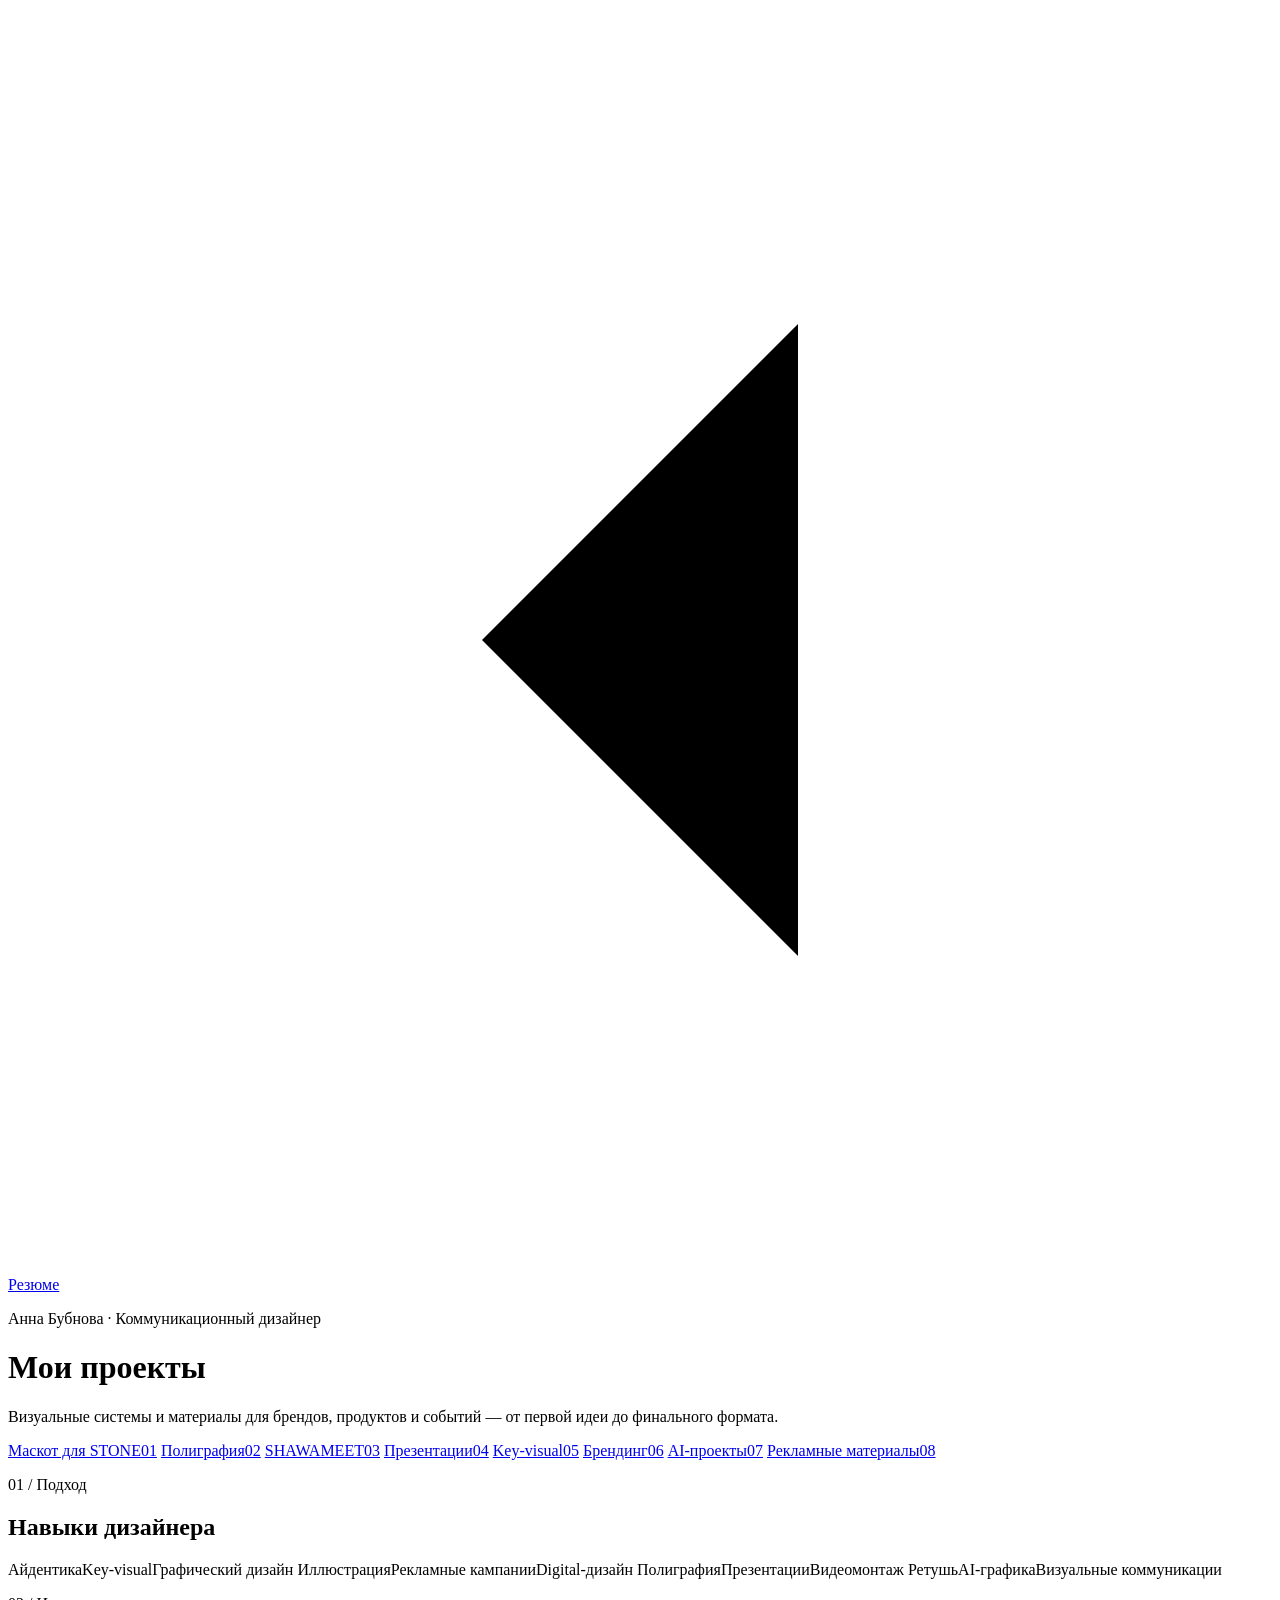
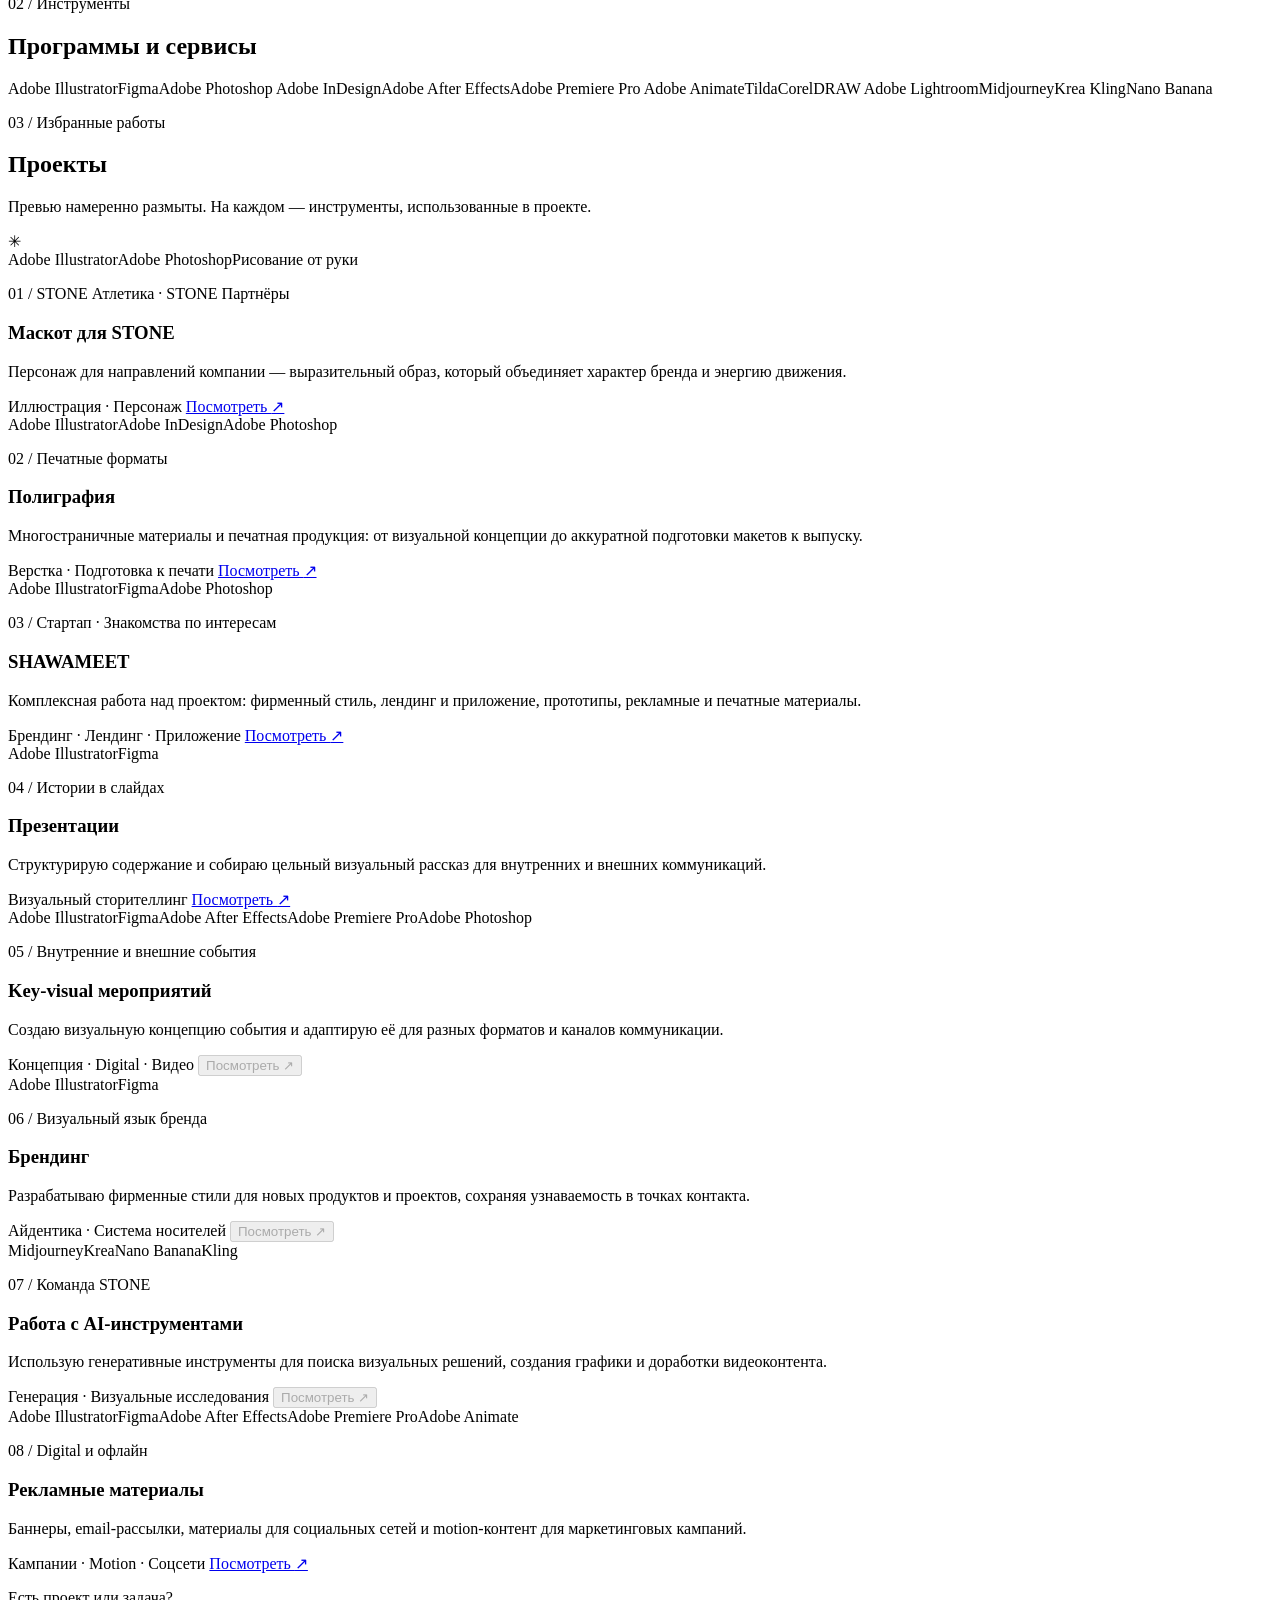
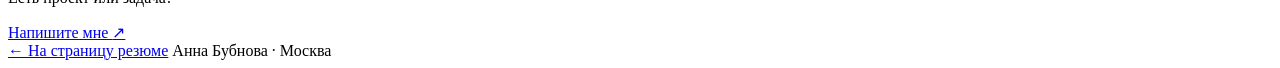
==== projects.html @ da70f08e "Add files via upload" ====
<!doctype html>
<html lang="ru">
  <head>
    <meta charset="utf-8">
    <meta name="viewport" content="width=device-width, initial-scale=1">
    <meta name="theme-color" content="#6541d2">
    <meta name="description" content="Проекты Анны Бубновой: маскоты, полиграфия, брендинг, key-visual, презентации и рекламные материалы.">
    <title>Мои проекты — Анна Бубнова</title>
    <link rel="stylesheet" href="styles.css">
  </head>
  <body>
    <header class="portfolio-hero">
      <div class="page-shell">
        <a class="back-link" href="index.html">
          <svg aria-hidden="true" viewBox="0 0 24 24"><path d="m15 18-6-6 6-6"/></svg>
          Резюме
        </a>
        <div class="portfolio-hero-grid">
          <div>
            <p class="eyebrow">Анна Бубнова · Коммуникационный дизайнер</p>
            <h1>Мои проекты</h1>
            <p class="portfolio-lead">Визуальные системы и материалы для брендов, продуктов и событий — от первой идеи до финального формата.</p>
          </div>
          <nav class="project-index" aria-label="Навигация по проектам">
            <a href="#mascot"><span>Маскот для STONE</span><span>01</span></a>
            <a href="#print"><span>Полиграфия</span><span>02</span></a>
            <a href="#shawameet"><span>SHAWAMEET</span><span>03</span></a>
            <a href="#presentations"><span>Презентации</span><span>04</span></a>
            <a href="#key-visual"><span>Key-visual</span><span>05</span></a>
            <a href="#branding"><span>Брендинг</span><span>06</span></a>
            <a href="#ai"><span>AI-проекты</span><span>07</span></a>
            <a href="#advertising"><span>Рекламные материалы</span><span>08</span></a>
          </nav>
        </div>
      </div>
    </header>

    <main class="page-shell portfolio-main">
      <section class="skills-panel" id="skills" aria-labelledby="skills-heading">
        <div class="skills-group">
          <p class="eyebrow eyebrow-dark">01 / Подход</p>
          <h2 id="skills-heading">Навыки дизайнера</h2>
          <div class="crumb-list" role="group" aria-label="Навыки дизайнера">
            <span>Айдентика</span><span>Key-visual</span><span>Графический дизайн</span>
            <span>Иллюстрация</span><span>Рекламные кампании</span><span>Digital-дизайн</span>
            <span>Полиграфия</span><span>Презентации</span><span>Видеомонтаж</span>
            <span>Ретушь</span><span>AI-графика</span><span>Визуальные коммуникации</span>
          </div>
        </div>
        <div class="skills-group tools-group">
          <p class="eyebrow eyebrow-dark">02 / Инструменты</p>
          <h2>Программы и сервисы</h2>
          <div class="crumb-list crumb-list-muted" role="group" aria-label="Программы и сервисы">
            <span>Adobe Illustrator</span><span>Figma</span><span>Adobe Photoshop</span>
            <span>Adobe InDesign</span><span>Adobe After Effects</span><span>Adobe Premiere Pro</span>
            <span>Adobe Animate</span><span>Tilda</span><span>CorelDRAW</span>
            <span>Adobe Lightroom</span><span>Midjourney</span><span>Krea</span>
            <span>Kling</span><span>Nano Banana</span>
          </div>
        </div>
      </section>

      <section class="projects-section" aria-labelledby="work-heading">
        <div class="work-heading">
          <div>
            <p class="eyebrow eyebrow-dark">03 / Избранные работы</p>
            <h2 id="work-heading">Проекты</h2>
          </div>
          <p>Превью намеренно размыты. На каждом — инструменты, использованные в проекте.</p>
        </div>

        <div class="project-list">
          <article class="project-card" id="mascot">
            <div class="project-art art-mascot" role="img" aria-label="Размытое абстрактное превью проекта маскота для STONE">
              <div class="art-composition"><span class="shape shape-round"></span><span class="shape shape-star">✳</span><span class="shape shape-orbit"></span></div>
              <div class="project-tools" role="group" aria-label="Инструменты проекта">
                <span>Adobe Illustrator</span><span>Adobe Photoshop</span><span>Рисование от руки</span>
              </div>
            </div>
            <div class="project-copy">
              <p class="project-number">01 / STONE Атлетика · STONE Партнёры</p>
              <h3>Маскот для STONE</h3>
              <p>Персонаж для направлений компании — выразительный образ, который объединяет характер бренда и энергию движения.</p>
              <span class="project-type">Иллюстрация · Персонаж</span>
              <a class="case-button" href="mascot-case.html" aria-label="Посмотреть кейс «Маскот для STONE»">Посмотреть <span aria-hidden="true">↗</span></a>
            </div>
          </article>

          <article class="project-card project-card-reverse" id="print">
            <div class="project-art art-print" role="img" aria-label="Размытое абстрактное превью полиграфических материалов">
              <div class="art-composition"><span class="shape sheet sheet-one"></span><span class="shape sheet sheet-two"></span><span class="shape print-dot"></span></div>
              <div class="project-tools" role="group" aria-label="Инструменты проекта">
                <span>Adobe Illustrator</span><span>Adobe InDesign</span><span>Adobe Photoshop</span>
              </div>
            </div>
            <div class="project-copy">
              <p class="project-number">02 / Печатные форматы</p>
              <h3>Полиграфия</h3>
              <p>Многостраничные материалы и печатная продукция: от визуальной концепции до аккуратной подготовки макетов к выпуску.</p>
              <span class="project-type">Верстка · Подготовка к печати</span>
              <a class="case-button" href="print-case.html" aria-label="Посмотреть кейс «Полиграфия»">Посмотреть <span aria-hidden="true">↗</span></a>
            </div>
          </article>

          <article class="project-card" id="shawameet">
            <div class="project-art art-shawameet" role="img" aria-label="Размытое абстрактное превью проекта SHAWAMEET">
              <div class="art-composition"><span class="shape meet-circle"></span><span class="shape meet-arc"></span><span class="shape meet-pill"></span></div>
              <div class="project-tools" role="group" aria-label="Инструменты проекта">
                <span>Adobe Illustrator</span><span>Figma</span><span>Adobe Photoshop</span>
              </div>
            </div>
            <div class="project-copy">
              <p class="project-number">03 / Стартап · Знакомства по интересам</p>
              <h3>SHAWAMEET</h3>
              <p>Комплексная работа над проектом: фирменный стиль, лендинг и приложение, прототипы, рекламные и печатные материалы.</p>
              <span class="project-type">Брендинг · Лендинг · Приложение</span>
              <a class="case-button" href="shawameet-case.html" aria-label="Посмотреть кейс SHAWAMEET">Посмотреть <span aria-hidden="true">↗</span></a>
            </div>
          </article>

          <article class="project-card project-card-reverse" id="presentations">
            <div class="project-art art-presentations" role="img" aria-label="Размытое абстрактное превью презентационных материалов">
              <div class="art-composition"><span class="shape slide slide-one"></span><span class="shape slide slide-two"></span><span class="shape slide slide-three"></span></div>
              <div class="project-tools" role="group" aria-label="Инструменты проекта">
                <span>Adobe Illustrator</span><span>Figma</span>
              </div>
            </div>
            <div class="project-copy">
              <p class="project-number">04 / Истории в слайдах</p>
              <h3>Презентации</h3>
              <p>Структурирую содержание и собираю цельный визуальный рассказ для внутренних и внешних коммуникаций.</p>
              <span class="project-type">Визуальный сторителлинг</span>
              <a class="case-button" href="presentations-case.html" aria-label="Посмотреть проекты презентаций">Посмотреть <span aria-hidden="true">↗</span></a>
            </div>
          </article>

          <article class="project-card" id="key-visual">
            <div class="project-art art-keyvisual" role="img" aria-label="Размытое абстрактное превью key-visual мероприятий">
              <div class="art-composition"><span class="shape kv-sun"></span><span class="shape kv-line"></span><span class="shape kv-block"></span></div>
              <div class="project-tools" role="group" aria-label="Инструменты проекта">
                <span>Adobe Illustrator</span><span>Figma</span><span>Adobe After Effects</span><span>Adobe Premiere Pro</span><span>Adobe Photoshop</span>
              </div>
            </div>
            <div class="project-copy">
              <p class="project-number">05 / Внутренние и внешние события</p>
              <h3>Key-visual мероприятий</h3>
              <p>Создаю визуальную концепцию события и адаптирую её для разных форматов и каналов коммуникации.</p>
              <span class="project-type">Концепция · Digital · Видео</span>
              <button class="case-button" type="button" disabled title="Страница кейса появится позже" aria-label="Посмотреть кейс — страница появится позже">Посмотреть <span aria-hidden="true">↗</span></button>
            </div>
          </article>

          <article class="project-card project-card-reverse" id="branding">
            <div class="project-art art-branding" role="img" aria-label="Размытое абстрактное превью элементов фирменного стиля">
              <div class="art-composition"><span class="shape brand-tile brand-tile-one"></span><span class="shape brand-tile brand-tile-two"></span><span class="shape brand-ring"></span></div>
              <div class="project-tools" role="group" aria-label="Инструменты проекта">
                <span>Adobe Illustrator</span><span>Figma</span>
              </div>
            </div>
            <div class="project-copy">
              <p class="project-number">06 / Визуальный язык бренда</p>
              <h3>Брендинг</h3>
              <p>Разрабатываю фирменные стили для новых продуктов и проектов, сохраняя узнаваемость в точках контакта.</p>
              <span class="project-type">Айдентика · Система носителей</span>
              <button class="case-button" type="button" disabled title="Страница кейса появится позже" aria-label="Посмотреть кейс — страница появится позже">Посмотреть <span aria-hidden="true">↗</span></button>
            </div>
          </article>

          <article class="project-card" id="ai">
            <div class="project-art art-ai" role="img" aria-label="Размытое абстрактное превью визуалов, созданных с AI-инструментами">
              <div class="art-composition"><span class="shape ai-glow"></span><span class="shape ai-moon"></span><span class="shape ai-orbit"></span></div>
              <div class="project-tools" role="group" aria-label="Инструменты проекта">
                <span>Midjourney</span><span>Krea</span><span>Nano Banana</span><span>Kling</span>
              </div>
            </div>
            <div class="project-copy">
              <p class="project-number">07 / Команда STONE</p>
              <h3>Работа с AI-инструментами</h3>
              <p>Использую генеративные инструменты для поиска визуальных решений, создания графики и доработки видеоконтента.</p>
              <span class="project-type">Генерация · Визуальные исследования</span>
              <button class="case-button" type="button" disabled title="Страница кейса появится позже" aria-label="Посмотреть кейс — страница появится позже">Посмотреть <span aria-hidden="true">↗</span></button>
            </div>
          </article>

          <article class="project-card project-card-reverse" id="advertising">
            <div class="project-art art-advertising" role="img" aria-label="Размытое абстрактное превью рекламных материалов">
              <div class="art-composition"><span class="shape ad-card ad-card-one"></span><span class="shape ad-card ad-card-two"></span><span class="shape ad-circle"></span></div>
              <div class="project-tools" role="group" aria-label="Инструменты проекта">
                <span>Adobe Illustrator</span><span>Figma</span><span>Adobe After Effects</span><span>Adobe Premiere Pro</span><span>Adobe Animate</span>
              </div>
            </div>
            <div class="project-copy">
              <p class="project-number">08 / Digital и офлайн</p>
              <h3>Рекламные материалы</h3>
              <p>Баннеры, email-рассылки, материалы для социальных сетей и motion-контент для маркетинговых кампаний.</p>
              <span class="project-type">Кампании · Motion · Соцсети</span>
              <a class="case-button" href="advertising-case.html" aria-label="Посмотреть кейс «Рекламные материалы»">Посмотреть <span aria-hidden="true">↗</span></a>
            </div>
          </article>
        </div>
      </section>

      <section class="portfolio-contact" aria-label="Связаться с Анной">
        <p>Есть проект или задача?</p>
        <a href="mailto:bubnovaa1998@icloud.com">Напишите мне <span aria-hidden="true">↗</span></a>
      </section>
    </main>

    <footer class="site-footer">
      <div class="page-shell footer-inner">
        <a href="index.html">← На страницу резюме</a>
        <span>Анна Бубнова · Москва</span>
      </div>
    </footer>
  </body>
</html>
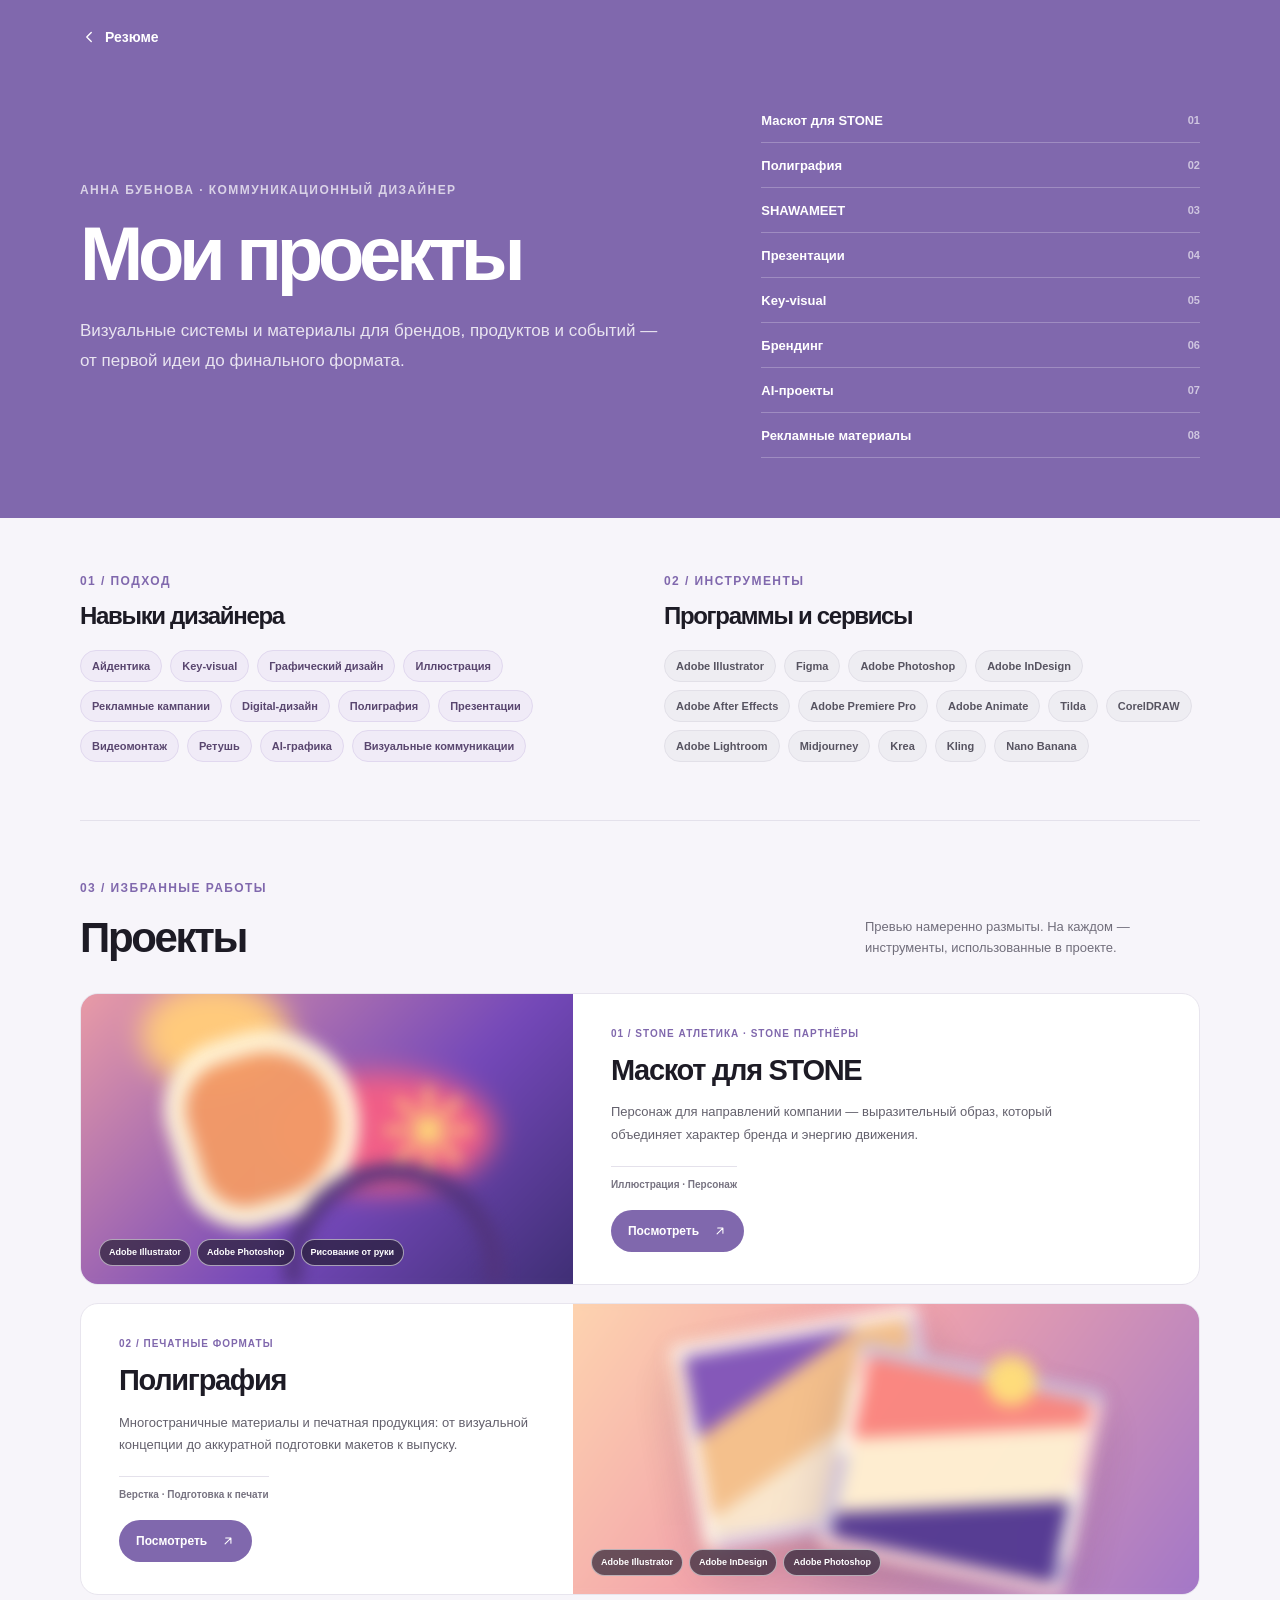
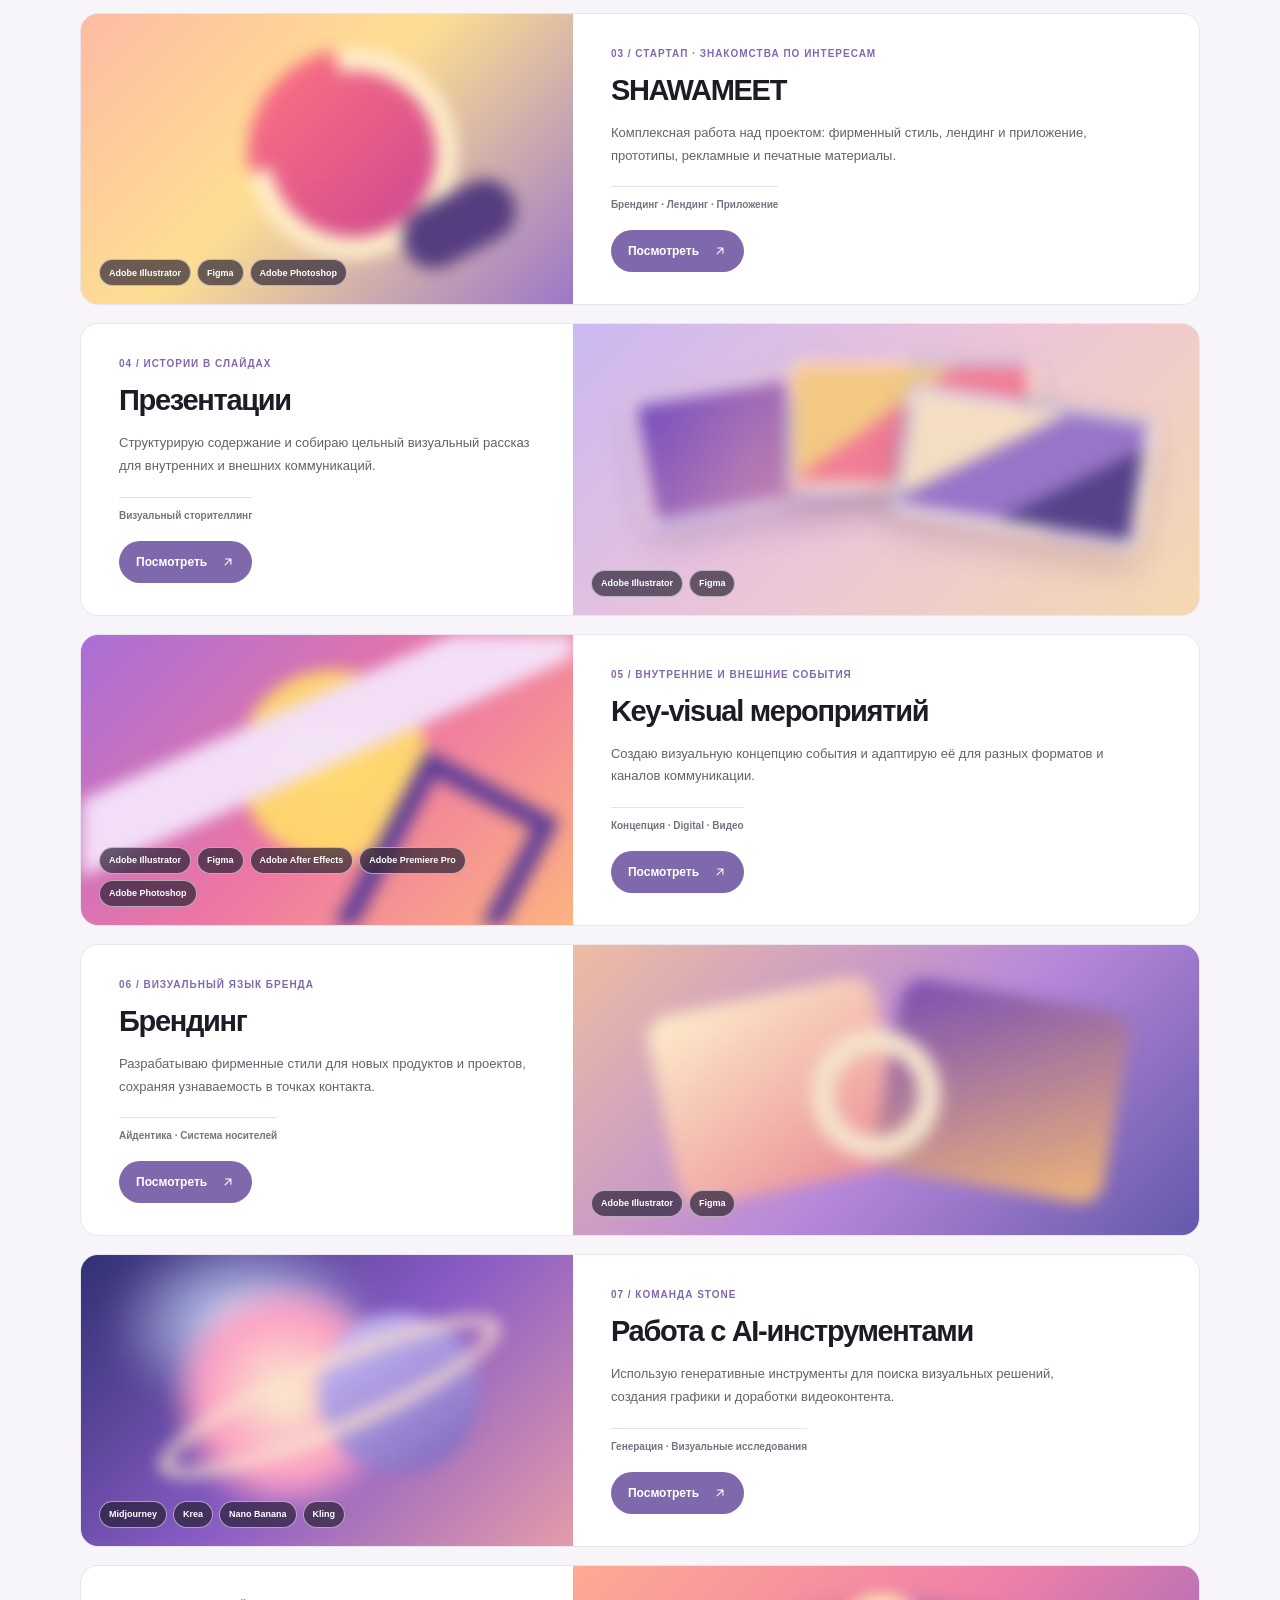
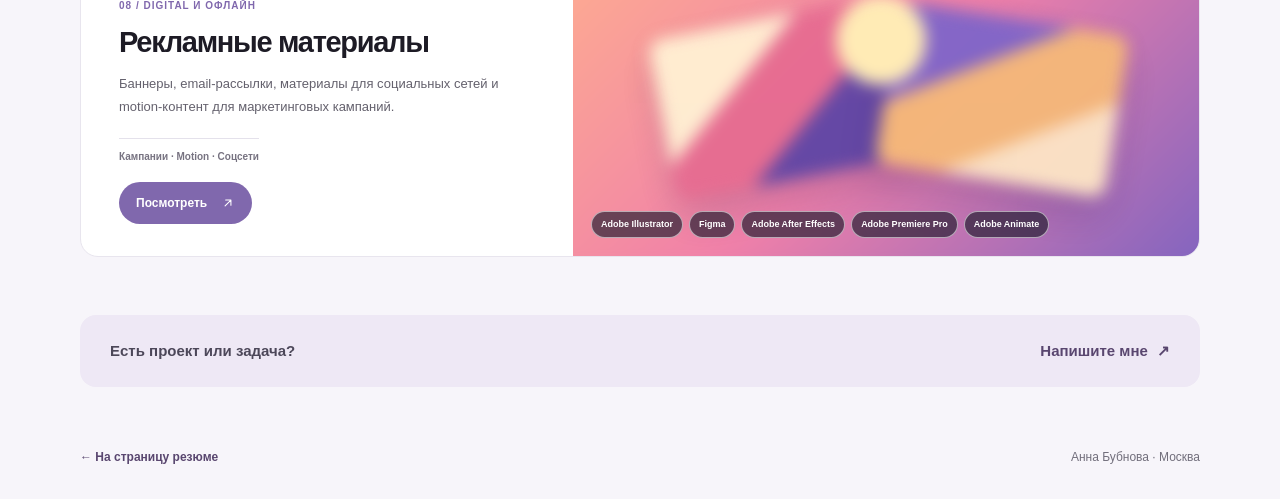
==== commit 01e991c7: "Add files via upload" ====
--- a/projects.html
+++ b/projects.html
@@ -82,7 +82,7 @@
               <h3>Маскот для STONE</h3>
               <p>Персонаж для направлений компании — выразительный образ, который объединяет характер бренда и энергию движения.</p>
               <span class="project-type">Иллюстрация · Персонаж</span>
-              <a class="case-button" href="mascot-case.html" aria-label="Посмотреть кейс «Маскот для STONE»">Посмотреть <span aria-hidden="true">↗</span></a>
+              <a class="case-button" href="mascot-case.html" aria-label="Посмотреть кейс «Маскот для STONE»">Посмотреть <svg aria-hidden="true" viewBox="0 0 24 24"><path d="M7 17 17 7m-9 0h9v9"/></svg></a>
             </div>
           </article>
 
@@ -98,7 +98,7 @@
               <h3>Полиграфия</h3>
               <p>Многостраничные материалы и печатная продукция: от визуальной концепции до аккуратной подготовки макетов к выпуску.</p>
               <span class="project-type">Верстка · Подготовка к печати</span>
-              <a class="case-button" href="print-case.html" aria-label="Посмотреть кейс «Полиграфия»">Посмотреть <span aria-hidden="true">↗</span></a>
+              <a class="case-button" href="print-case.html" aria-label="Посмотреть кейс «Полиграфия»">Посмотреть <svg aria-hidden="true" viewBox="0 0 24 24"><path d="M7 17 17 7m-9 0h9v9"/></svg></a>
             </div>
           </article>
 
@@ -114,7 +114,7 @@
               <h3>SHAWAMEET</h3>
               <p>Комплексная работа над проектом: фирменный стиль, лендинг и приложение, прототипы, рекламные и печатные материалы.</p>
               <span class="project-type">Брендинг · Лендинг · Приложение</span>
-              <a class="case-button" href="shawameet-case.html" aria-label="Посмотреть кейс SHAWAMEET">Посмотреть <span aria-hidden="true">↗</span></a>
+              <a class="case-button" href="shawameet-case.html" aria-label="Посмотреть кейс SHAWAMEET">Посмотреть <svg aria-hidden="true" viewBox="0 0 24 24"><path d="M7 17 17 7m-9 0h9v9"/></svg></a>
             </div>
           </article>
 
@@ -130,7 +130,7 @@
               <h3>Презентации</h3>
               <p>Структурирую содержание и собираю цельный визуальный рассказ для внутренних и внешних коммуникаций.</p>
               <span class="project-type">Визуальный сторителлинг</span>
-              <a class="case-button" href="presentations-case.html" aria-label="Посмотреть проекты презентаций">Посмотреть <span aria-hidden="true">↗</span></a>
+              <a class="case-button" href="presentations-case.html" aria-label="Посмотреть проекты презентаций">Посмотреть <svg aria-hidden="true" viewBox="0 0 24 24"><path d="M7 17 17 7m-9 0h9v9"/></svg></a>
             </div>
           </article>
 
@@ -146,7 +146,7 @@
               <h3>Key-visual мероприятий</h3>
               <p>Создаю визуальную концепцию события и адаптирую её для разных форматов и каналов коммуникации.</p>
               <span class="project-type">Концепция · Digital · Видео</span>
-              <button class="case-button" type="button" disabled title="Страница кейса появится позже" aria-label="Посмотреть кейс — страница появится позже">Посмотреть <span aria-hidden="true">↗</span></button>
+              <button class="case-button" type="button" disabled title="Страница кейса появится позже" aria-label="Посмотреть кейс — страница появится позже">Посмотреть <svg aria-hidden="true" viewBox="0 0 24 24"><path d="M7 17 17 7m-9 0h9v9"/></svg></button>
             </div>
           </article>
 
@@ -162,7 +162,7 @@
               <h3>Брендинг</h3>
               <p>Разрабатываю фирменные стили для новых продуктов и проектов, сохраняя узнаваемость в точках контакта.</p>
               <span class="project-type">Айдентика · Система носителей</span>
-              <button class="case-button" type="button" disabled title="Страница кейса появится позже" aria-label="Посмотреть кейс — страница появится позже">Посмотреть <span aria-hidden="true">↗</span></button>
+              <button class="case-button" type="button" disabled title="Страница кейса появится позже" aria-label="Посмотреть кейс — страница появится позже">Посмотреть <svg aria-hidden="true" viewBox="0 0 24 24"><path d="M7 17 17 7m-9 0h9v9"/></svg></button>
             </div>
           </article>
 
@@ -178,7 +178,7 @@
               <h3>Работа с AI-инструментами</h3>
               <p>Использую генеративные инструменты для поиска визуальных решений, создания графики и доработки видеоконтента.</p>
               <span class="project-type">Генерация · Визуальные исследования</span>
-              <button class="case-button" type="button" disabled title="Страница кейса появится позже" aria-label="Посмотреть кейс — страница появится позже">Посмотреть <span aria-hidden="true">↗</span></button>
+              <button class="case-button" type="button" disabled title="Страница кейса появится позже" aria-label="Посмотреть кейс — страница появится позже">Посмотреть <svg aria-hidden="true" viewBox="0 0 24 24"><path d="M7 17 17 7m-9 0h9v9"/></svg></button>
             </div>
           </article>
 
@@ -194,7 +194,7 @@
               <h3>Рекламные материалы</h3>
               <p>Баннеры, email-рассылки, материалы для социальных сетей и motion-контент для маркетинговых кампаний.</p>
               <span class="project-type">Кампании · Motion · Соцсети</span>
-              <a class="case-button" href="advertising-case.html" aria-label="Посмотреть кейс «Рекламные материалы»">Посмотреть <span aria-hidden="true">↗</span></a>
+              <a class="case-button" href="advertising-case.html" aria-label="Посмотреть кейс «Рекламные материалы»">Посмотреть <svg aria-hidden="true" viewBox="0 0 24 24"><path d="M7 17 17 7m-9 0h9v9"/></svg></a>
             </div>
           </article>
         </div>
--- a/styles.css
+++ b/styles.css
@@ -0,0 +1,1460 @@
+:root {
+  color-scheme: light;
+  --violet: #8068ad;
+  --violet-deep: #59466f;
+  --violet-soft: #a591d1;
+  --ink: #1d1b25;
+  --muted: #716e7b;
+  --paper: #f7f5fa;
+  --white: #fff;
+  --line: #e4e1eb;
+  --shell: 1120px;
+}
+
+* {
+  box-sizing: border-box;
+}
+
+html {
+  scroll-behavior: smooth;
+}
+
+body {
+  margin: 0;
+  background: var(--paper);
+  color: var(--ink);
+  font-family: "Segoe UI", Arial, sans-serif;
+  -webkit-font-smoothing: antialiased;
+}
+
+a {
+  color: inherit;
+}
+
+.page-shell {
+  width: min(var(--shell), calc(100% - 64px));
+  margin-inline: auto;
+}
+
+.hero,
+.portfolio-hero {
+  color: var(--white);
+  background: var(--violet);
+}
+
+.hero {
+  padding: 64px 0 30px;
+}
+
+.hero-grid {
+  display: grid;
+  grid-template-columns: minmax(0, 1.35fr) minmax(280px, 0.8fr);
+  gap: 78px;
+  align-items: center;
+}
+
+.eyebrow {
+  margin: 0 0 17px;
+  font-size: 12px;
+  font-weight: 800;
+  letter-spacing: 0.12em;
+  line-height: 1.5;
+  text-transform: uppercase;
+}
+
+.hero .eyebrow,
+.portfolio-hero .eyebrow {
+  color: rgba(255, 255, 255, 0.7);
+}
+
+.hero h1 {
+  margin: 0;
+  font-size: clamp(56px, 8vw, 94px);
+  font-weight: 800;
+  letter-spacing: -0.075em;
+  line-height: 0.98;
+}
+
+.hero-role {
+  margin: 20px 0 0;
+  font-size: 22px;
+  font-weight: 700;
+}
+
+.hero-intro {
+  max-width: 620px;
+  margin: 28px 0 0;
+  color: rgba(255, 255, 255, 0.83);
+  font-size: 17px;
+  line-height: 1.75;
+}
+
+.hero-actions {
+  display: flex;
+  flex-wrap: wrap;
+  gap: 12px;
+  margin-top: 30px;
+}
+
+.button {
+  display: inline-flex;
+  min-height: 52px;
+  align-items: center;
+  justify-content: center;
+  gap: 10px;
+  padding: 0 20px;
+  border: 1px solid transparent;
+  border-radius: 999px;
+  font-size: 14px;
+  font-weight: 800;
+  text-decoration: none;
+  transition: transform 160ms ease, background 160ms ease, color 160ms ease;
+}
+
+.button:hover {
+  transform: translateY(-2px);
+}
+
+.button svg,
+.contact-list svg,
+.back-link svg,
+.text-link svg {
+  width: 20px;
+  height: 20px;
+  flex: 0 0 auto;
+  fill: none;
+  stroke: currentColor;
+  stroke-linecap: round;
+  stroke-linejoin: round;
+  stroke-width: 1.8;
+}
+
+.button-light {
+  background: var(--white);
+  color: var(--violet-deep);
+}
+
+.button-light:hover {
+  background: #eee9ff;
+}
+
+.button-outline {
+  border-color: rgba(255, 255, 255, 0.55);
+  color: var(--white);
+}
+
+.button-outline:hover {
+  background: rgba(255, 255, 255, 0.12);
+}
+
+.contact-list {
+  margin: 24px 0 0;
+}
+
+.contact-list a,
+.contact-location {
+  display: flex;
+  min-height: 62px;
+  align-items: center;
+  gap: 16px;
+  border-bottom: 1px solid rgba(255, 255, 255, 0.22);
+  color: var(--white);
+  font-size: 15px;
+  font-weight: 600;
+  text-decoration: none;
+}
+
+.contact-list a:hover {
+  color: #e3dcff;
+}
+
+.contact-list svg {
+  width: 22px;
+  height: 22px;
+}
+
+.contact-list .external-icon {
+  width: 15px;
+  height: 15px;
+  margin-left: auto;
+  opacity: 0.68;
+}
+
+.hero-foot {
+  margin-top: 52px;
+  padding-top: 2px;
+}
+
+.experience-label {
+  display: flex;
+  align-items: baseline;
+  gap: 10px;
+  margin-bottom: 17px;
+}
+
+.experience-label strong {
+  font-size: 16px;
+}
+
+.experience-label span {
+  color: rgba(255, 255, 255, 0.72);
+  font-size: 13px;
+}
+
+.career-track {
+  display: flex;
+  min-height: 48px;
+  gap: 3px;
+}
+
+.career-segment {
+  display: flex;
+  min-width: 0;
+  align-items: center;
+  padding: 0 15px;
+  border-radius: 11px;
+  font-size: 12px;
+  font-weight: 800;
+}
+
+.career-segment-one {
+  flex: 2.3;
+  background: rgba(255, 255, 255, 0.13);
+}
+
+.career-segment-two {
+  flex: 1;
+  background: rgba(255, 255, 255, 0.24);
+}
+
+.career-segment-three {
+  flex: 1.3;
+  background: rgba(255, 255, 255, 0.34);
+}
+
+.career-segment-four {
+  flex: 1.5;
+  background: var(--white);
+  color: var(--violet-deep);
+}
+
+.career-years {
+  display: flex;
+  justify-content: space-between;
+  padding: 12px 4px 0;
+  border-top: 1px solid rgba(255, 255, 255, 0.25);
+  margin-top: 13px;
+  color: rgba(255, 255, 255, 0.76);
+  font-size: 12px;
+}
+
+.section {
+  display: grid;
+  grid-template-columns: minmax(230px, 0.85fr) minmax(0, 1.4fr);
+  gap: 70px;
+  padding-block: 76px;
+  border-bottom: 1px solid var(--line);
+}
+
+.eyebrow-dark {
+  color: var(--violet);
+}
+
+.section h2,
+.skills-group h2,
+.work-heading h2 {
+  margin: 0;
+  font-size: clamp(28px, 4vw, 42px);
+  font-weight: 800;
+  letter-spacing: -0.055em;
+  line-height: 1.16;
+}
+
+.invitation-copy p,
+.profile-copy > p {
+  max-width: 650px;
+  margin: 0;
+  color: #555260;
+  font-size: 17px;
+  line-height: 1.8;
+}
+
+.text-link {
+  display: inline-flex;
+  align-items: center;
+  gap: 10px;
+  margin-top: 22px;
+  color: var(--violet-deep);
+  font-size: 14px;
+  font-weight: 800;
+  text-decoration: none;
+}
+
+.text-link:hover {
+  color: var(--violet);
+}
+
+.text-link svg {
+  transition: transform 160ms ease;
+}
+
+.text-link:hover svg {
+  transform: translateX(4px);
+}
+
+.invitation-copy .text-link + .text-link {
+  margin-top: 12px;
+}
+
+.profile-copy > p + p {
+  margin-top: 16px;
+}
+
+.tag-list,
+.crumb-list {
+  display: flex;
+  flex-wrap: wrap;
+  gap: 8px;
+}
+
+.tag-list {
+  margin-top: 24px;
+}
+
+.tag-list span,
+.crumb-list span {
+  display: inline-flex;
+  min-height: 35px;
+  align-items: center;
+  padding: 7px 12px;
+  border: 1px solid #e1d8ef;
+  border-radius: 999px;
+  background: #f0ebf7;
+  color: #59466f;
+  font-size: 12px;
+  font-weight: 700;
+}
+
+.site-footer {
+  background: var(--paper);
+}
+
+.footer-inner {
+  display: flex;
+  min-height: 84px;
+  align-items: center;
+  justify-content: space-between;
+  gap: 20px;
+  color: var(--muted);
+  font-size: 12px;
+}
+
+.footer-inner a {
+  color: var(--violet-deep);
+  font-weight: 800;
+  text-decoration: none;
+}
+
+.portfolio-hero {
+  padding: 28px 0 60px;
+}
+
+.back-link {
+  display: inline-flex;
+  align-items: center;
+  gap: 7px;
+  color: var(--white);
+  font-size: 14px;
+  font-weight: 700;
+  text-decoration: none;
+}
+
+.back-link:hover {
+  color: #e3dcff;
+}
+
+.back-link svg {
+  width: 18px;
+  height: 18px;
+}
+
+.portfolio-hero-grid {
+  display: grid;
+  grid-template-columns: minmax(0, 1fr) minmax(280px, 0.72fr);
+  gap: 72px;
+  align-items: center;
+  padding-top: 48px;
+}
+
+.portfolio-hero-grid > div {
+  padding-block: 20px;
+}
+
+.portfolio-hero h1 {
+  margin: 0;
+  font-size: clamp(50px, 7vw, 76px);
+  font-weight: 800;
+  letter-spacing: -0.07em;
+  line-height: 1;
+}
+
+.portfolio-lead {
+  max-width: 580px;
+  margin: 24px 0 0;
+  color: rgba(255, 255, 255, 0.82);
+  font-size: 17px;
+  line-height: 1.75;
+}
+
+.project-index {
+  display: grid;
+}
+
+.project-index a {
+  display: flex;
+  min-height: 45px;
+  align-items: center;
+  justify-content: space-between;
+  gap: 12px;
+  border-bottom: 1px solid rgba(255, 255, 255, 0.24);
+  color: var(--white);
+  font-size: 13px;
+  font-weight: 700;
+  text-decoration: none;
+  transition: padding 160ms ease, color 160ms ease;
+}
+
+.project-index a:hover {
+  padding-inline: 5px;
+  color: #e3dcff;
+}
+
+.project-index a span:last-child {
+  color: rgba(255, 255, 255, 0.62);
+  font-size: 11px;
+}
+
+.portfolio-main {
+  padding-top: 0;
+}
+
+.skills-panel {
+  display: grid;
+  grid-template-columns: 1fr 1fr;
+  gap: 48px;
+  padding-block: 54px 58px;
+  border-bottom: 1px solid var(--line);
+}
+
+.skills-group h2 {
+  margin-bottom: 20px;
+  font-size: 24px;
+}
+
+.skills-group .eyebrow {
+  margin-bottom: 12px;
+}
+
+.crumb-list span {
+  min-height: 32px;
+  padding: 6px 11px;
+  font-size: 11px;
+}
+
+.crumb-list-muted span {
+  border-color: #e2e0e8;
+  background: #eeedf2;
+  color: #575461;
+}
+
+.projects-section {
+  padding-top: 58px;
+}
+
+.work-heading {
+  display: flex;
+  align-items: end;
+  justify-content: space-between;
+  gap: 32px;
+  margin-bottom: 30px;
+}
+
+.work-heading h2 {
+  font-size: 42px;
+}
+
+.work-heading > p {
+  max-width: 335px;
+  margin: 0 0 4px;
+  color: var(--muted);
+  font-size: 13px;
+  line-height: 1.65;
+}
+
+.project-list {
+  display: grid;
+  gap: 18px;
+}
+
+.project-card {
+  display: grid;
+  grid-template-columns: minmax(300px, 0.88fr) minmax(0, 1.12fr);
+  min-height: 286px;
+  overflow: hidden;
+  border: 1px solid #e8e5ee;
+  border-radius: 18px;
+  background: var(--white);
+}
+
+.project-card-reverse .project-art {
+  order: 2;
+}
+
+.project-card-reverse .project-copy {
+  order: 1;
+}
+
+.project-art {
+  position: relative;
+  display: flex;
+  min-height: 286px;
+  overflow: hidden;
+  align-items: end;
+  padding: 18px;
+  isolation: isolate;
+  background: #d7d1ec;
+}
+
+.project-art::before {
+  position: absolute;
+  z-index: -1;
+  background: var(--art-bg);
+  content: "";
+  inset: -18px;
+  filter: blur(13px);
+  transform: scale(1.06);
+}
+
+.art-composition {
+  position: absolute;
+  inset: 0;
+  overflow: hidden;
+  filter: blur(8px);
+  opacity: 0.96;
+}
+
+.shape {
+  position: absolute;
+  display: block;
+}
+
+.art-mascot {
+  --art-bg:
+    radial-gradient(ellipse at 30% 20%, #ffca7c 0 13%, transparent 14%),
+    radial-gradient(ellipse at 60% 48%, #f05e87 0 23%, transparent 24%),
+    linear-gradient(135deg, #f8a6a4, #7448b9 58%, #352a68);
+}
+
+.shape-round {
+  top: 13%;
+  left: 18%;
+  width: 190px;
+  height: 190px;
+  border: 22px solid #fff4d8;
+  border-radius: 43% 57% 60% 40%;
+  background: #f39b67;
+  transform: rotate(-17deg);
+}
+
+.shape-star {
+  top: 24%;
+  right: 19%;
+  color: #ffe877;
+  font-size: 120px;
+}
+
+.shape-orbit {
+  right: 14%;
+  bottom: -34%;
+  width: 220px;
+  height: 220px;
+  border: 18px solid #52347d;
+  border-radius: 50%;
+}
+
+.art-print {
+  --art-bg: linear-gradient(126deg, #ffdbb0, #f3a5ab 40%, #9a72ca 100%);
+}
+
+.sheet {
+  width: 40%;
+  height: 72%;
+  border: 12px solid rgba(255, 255, 255, 0.7);
+  border-radius: 8px;
+  background: linear-gradient(155deg, #8055ba 0 28%, #f4c18b 29% 56%, #f9e9cf 57%);
+  box-shadow: 0 24px 50px rgba(67, 43, 82, 0.22);
+}
+
+.sheet-one {
+  top: 7%;
+  left: 18%;
+  transform: rotate(-10deg);
+}
+
+.sheet-two {
+  top: 21%;
+  right: 18%;
+  background: linear-gradient(165deg, #fa877f 0 34%, #fff1d2 35% 65%, #533a92 66%);
+  transform: rotate(12deg);
+}
+
+.print-dot {
+  top: 18%;
+  right: 26%;
+  width: 50px;
+  height: 50px;
+  border-radius: 50%;
+  background: #ffdf79;
+}
+
+.art-shawameet {
+  --art-bg: linear-gradient(135deg, #fcb5a7, #ffdf92 46%, #8d68d1);
+}
+
+.meet-circle {
+  top: 12%;
+  left: 34%;
+  width: 210px;
+  height: 210px;
+  border-radius: 50%;
+  background: linear-gradient(135deg, #ff6f80, #c73e93);
+}
+
+.meet-arc {
+  top: 12%;
+  left: 34%;
+  width: 210px;
+  height: 210px;
+  border: 22px solid #fff0cb;
+  border-left-color: transparent;
+  border-radius: 50%;
+  transform: rotate(35deg);
+}
+
+.meet-pill {
+  right: 11%;
+  bottom: 17%;
+  width: 120px;
+  height: 62px;
+  border-radius: 50px;
+  background: #51397e;
+  transform: rotate(-28deg);
+}
+
+.art-presentations {
+  --art-bg: linear-gradient(135deg, #c5b7f5, #ecc4d9 48%, #f6dbab);
+}
+
+.slide {
+  width: 40%;
+  height: 45%;
+  border: 8px solid rgba(255, 255, 255, 0.65);
+  border-radius: 8px;
+  background: linear-gradient(135deg, #7148bc, #e99cad);
+  box-shadow: 0 18px 34px rgba(52, 33, 89, 0.19);
+}
+
+.slide-one {
+  top: 18%;
+  left: 10%;
+  transform: rotate(-10deg);
+}
+
+.slide-two {
+  top: 12%;
+  left: 34%;
+  background: linear-gradient(145deg, #f4c980 0 40%, #f27b94 41% 68%, #6748a7 69%);
+}
+
+.slide-three {
+  top: 26%;
+  right: 8%;
+  background: linear-gradient(145deg, #f5dfc2 0 38%, #9472c8 39% 66%, #4f3d87 67%);
+  transform: rotate(9deg);
+}
+
+.art-keyvisual {
+  --art-bg: radial-gradient(ellipse at 50% 45%, #ffe195 0 15%, transparent 16%), linear-gradient(135deg, #9e6dde, #ee76a3 52%, #ffbd7b);
+}
+
+.kv-sun {
+  top: 12%;
+  left: 32%;
+  width: 190px;
+  height: 190px;
+  border-radius: 50%;
+  background: #ffd86e;
+}
+
+.kv-line {
+  top: 20%;
+  left: -12%;
+  width: 125%;
+  height: 70px;
+  background: #f4e3fa;
+  transform: rotate(-24deg);
+}
+
+.kv-block {
+  right: 11%;
+  bottom: -20%;
+  width: 150px;
+  height: 210px;
+  border: 20px solid #583a97;
+  transform: rotate(28deg);
+}
+
+.art-branding {
+  --art-bg: linear-gradient(135deg, #f4c49b, #b888da 54%, #5651a4);
+}
+
+.brand-tile {
+  top: 17%;
+  width: 37%;
+  height: 67%;
+  border-radius: 24px;
+}
+
+.brand-tile-one {
+  left: 14%;
+  background: linear-gradient(155deg, #fff0cd, #ed8c92);
+  transform: rotate(-12deg);
+}
+
+.brand-tile-two {
+  right: 13%;
+  background: linear-gradient(155deg, #754ab2, #f5bb76);
+  transform: rotate(10deg);
+}
+
+.brand-ring {
+  top: 29%;
+  left: 38%;
+  width: 130px;
+  height: 130px;
+  border: 23px solid #f7e6cc;
+  border-radius: 50%;
+}
+
+.art-ai {
+  --art-bg: radial-gradient(ellipse at 35% 28%, #d2e7ff, transparent 26%), linear-gradient(135deg, #232a68, #8b5dc6 52%, #f3a6a4);
+}
+
+.ai-glow {
+  top: 7%;
+  left: 17%;
+  width: 240px;
+  height: 240px;
+  border-radius: 50%;
+  background: radial-gradient(circle, #fff2cc, #ffa1c3 48%, transparent 70%);
+}
+
+.ai-moon {
+  top: 20%;
+  right: 19%;
+  width: 160px;
+  height: 160px;
+  border-radius: 50%;
+  background: linear-gradient(145deg, #d5c9ff, #7861ba);
+}
+
+.ai-orbit {
+  top: 35%;
+  left: 13%;
+  width: 75%;
+  height: 80px;
+  border: 14px solid rgba(255, 231, 205, 0.8);
+  border-radius: 50%;
+  transform: rotate(-23deg);
+}
+
+.art-advertising {
+  --art-bg: linear-gradient(135deg, #ffb18e, #f080a9 48%, #7661c2);
+}
+
+.ad-card {
+  top: 18%;
+  width: 37%;
+  height: 56%;
+  border-radius: 14px;
+  background: linear-gradient(140deg, #fff0d3 0 35%, #e66c91 36% 63%, #6046a5 64%);
+  box-shadow: 0 18px 36px rgba(52, 33, 89, 0.2);
+}
+
+.ad-card-one {
+  left: 14%;
+  transform: rotate(-11deg);
+}
+
+.ad-card-two {
+  right: 13%;
+  background: linear-gradient(150deg, #8065c8 0 34%, #f5b879 35% 67%, #fce4c5 68%);
+  transform: rotate(9deg);
+}
+
+.ad-circle {
+  top: 10%;
+  left: 42%;
+  width: 90px;
+  height: 90px;
+  border-radius: 50%;
+  background: #fff0b6;
+}
+
+.project-tools {
+  z-index: 1;
+  display: flex;
+  flex-wrap: wrap;
+  gap: 6px;
+}
+
+.project-tools span {
+  display: inline-flex;
+  min-height: 27px;
+  align-items: center;
+  padding: 5px 9px;
+  border: 1px solid rgba(255, 255, 255, 0.56);
+  border-radius: 999px;
+  background: rgba(35, 29, 48, 0.67);
+  color: var(--white);
+  font-size: 9px;
+  font-weight: 700;
+  line-height: 1.2;
+  backdrop-filter: blur(8px);
+}
+
+.project-copy {
+  display: flex;
+  flex-direction: column;
+  align-items: flex-start;
+  justify-content: center;
+  padding: 32px 38px;
+}
+
+.project-number {
+  margin: 0 0 12px;
+  color: var(--violet);
+  font-size: 10px;
+  font-weight: 800;
+  letter-spacing: 0.1em;
+  line-height: 1.5;
+  text-transform: uppercase;
+}
+
+.project-copy h3 {
+  margin: 0;
+  font-size: clamp(22px, 3vw, 29px);
+  font-weight: 800;
+  letter-spacing: -0.045em;
+  line-height: 1.2;
+}
+
+.project-copy > p:not(.project-number) {
+  max-width: 500px;
+  margin: 14px 0 0;
+  color: #64616d;
+  font-size: 13px;
+  line-height: 1.75;
+}
+
+.project-type {
+  display: inline-flex;
+  margin-top: 19px;
+  padding-top: 12px;
+  border-top: 1px solid var(--line);
+  color: #777381;
+  font-size: 10px;
+  font-weight: 700;
+}
+
+.case-button {
+  display: inline-flex;
+  min-height: 42px;
+  align-items: center;
+  justify-content: center;
+  gap: 14px;
+  margin-top: 20px;
+  padding: 0 17px;
+  border: 0;
+  border-radius: 999px;
+  background: var(--violet);
+  color: var(--white);
+  font: inherit;
+  font-size: 12px;
+  font-weight: 800;
+  text-decoration: none;
+  cursor: pointer;
+  transition: background 160ms ease, transform 160ms ease;
+}
+
+.case-button:hover {
+  background: var(--violet-deep);
+  transform: translateY(-2px);
+}
+
+.case-button svg {
+  width: 14px;
+  height: 14px;
+  flex: 0 0 auto;
+  fill: none;
+  stroke: currentColor;
+  stroke-linecap: round;
+  stroke-linejoin: round;
+  stroke-width: 1.8;
+}
+
+.case-hero {
+  padding: 28px 0 52px;
+  background:
+    radial-gradient(ellipse at 91% 13%, rgba(255, 255, 255, 0.18), transparent 34%),
+    var(--violet);
+  color: var(--white);
+}
+
+.case-hero-copy {
+  max-width: 860px;
+  padding-top: 55px;
+}
+
+.case-hero-copy .eyebrow {
+  margin-bottom: 14px;
+  color: rgba(255, 255, 255, 0.76);
+}
+
+.case-hero h1 {
+  margin: 0;
+  font-size: clamp(42px, 7vw, 76px);
+  font-weight: 800;
+  letter-spacing: -0.07em;
+  line-height: 1.04;
+}
+
+.case-lead {
+  max-width: 700px;
+  margin: 22px 0 0;
+  color: rgba(255, 255, 255, 0.86);
+  font-size: 18px;
+  line-height: 1.75;
+}
+
+.case-meta {
+  display: grid;
+  grid-template-columns: 1fr 0.8fr 1.2fr;
+  gap: 20px;
+  margin-top: 38px;
+  padding-top: 20px;
+  border-top: 1px solid rgba(255, 255, 255, 0.28);
+}
+
+.case-meta div {
+  display: flex;
+  flex-direction: column;
+  gap: 7px;
+}
+
+.case-meta span {
+  color: rgba(255, 255, 255, 0.65);
+  font-size: 10px;
+  font-weight: 800;
+  letter-spacing: 0.1em;
+  text-transform: uppercase;
+}
+
+.case-meta strong {
+  font-size: 13px;
+  line-height: 1.5;
+}
+
+.case-intro {
+  display: grid;
+  grid-template-columns: minmax(0, 0.9fr) minmax(0, 1.1fr);
+  gap: 72px;
+  padding-block: 70px;
+  border-bottom: 1px solid var(--line);
+}
+
+.case-intro h2,
+.case-art-heading h2 {
+  max-width: 480px;
+  margin: 0;
+  font-size: clamp(28px, 4vw, 40px);
+  font-weight: 800;
+  letter-spacing: -0.055em;
+  line-height: 1.16;
+}
+
+.case-intro-copy p {
+  margin: 0;
+  color: #555260;
+  font-size: 15px;
+  line-height: 1.8;
+}
+
+.case-intro-copy p + p {
+  margin-top: 15px;
+}
+
+.case-art-section {
+  padding-top: 52px;
+}
+
+.case-art-heading {
+  display: flex;
+  align-items: end;
+  justify-content: space-between;
+  gap: 24px;
+  margin-bottom: 24px;
+}
+
+.case-art-heading .eyebrow {
+  margin-bottom: 10px;
+}
+
+.case-art-heading .text-link {
+  margin: 0 0 4px;
+  white-space: nowrap;
+}
+
+.case-artwork {
+  margin: 0;
+  overflow: hidden;
+  border: 1px solid #e8e1ef;
+  border-radius: 20px;
+  background: var(--white);
+  box-shadow: 0 18px 55px rgba(67, 45, 99, 0.08);
+}
+
+.case-artwork img {
+  display: block;
+  width: 100%;
+  height: auto;
+}
+
+.case-artwork figcaption {
+  padding: 14px 20px;
+  color: var(--muted);
+  font-size: 11px;
+  line-height: 1.6;
+}
+
+.presentation-section {
+  padding-top: 52px;
+}
+
+.presentation-grid {
+  display: grid;
+  grid-template-columns: repeat(2, minmax(0, 1fr));
+  gap: 20px;
+}
+
+.presentation-card {
+  overflow: hidden;
+  border: 1px solid #e8e5ee;
+  border-radius: 18px;
+  background: var(--white);
+}
+
+.presentation-artwork {
+  display: flex;
+  height: 320px;
+  align-items: center;
+  justify-content: center;
+  overflow: hidden;
+  background: #eeebf3;
+}
+
+.presentation-artwork img {
+  display: block;
+  width: 100%;
+  height: 100%;
+  object-fit: contain;
+}
+
+.presentation-copy {
+  padding: 24px;
+}
+
+.presentation-copy h2 {
+  margin: 0;
+  font-size: clamp(19px, 2.4vw, 25px);
+  font-weight: 800;
+  letter-spacing: -0.04em;
+  line-height: 1.3;
+}
+
+.presentation-copy .text-link {
+  margin-top: 16px;
+}
+
+.case-outro {
+  display: flex;
+  align-items: center;
+  justify-content: space-between;
+  gap: 24px;
+  margin-top: 44px;
+  padding: 26px 30px;
+  border-radius: 16px;
+  background: #eee8f5;
+}
+
+.case-outro p {
+  margin: 0;
+  color: #4c4759;
+  font-size: 15px;
+  font-weight: 700;
+}
+
+.button-lilac {
+  background: var(--violet);
+  color: var(--white);
+}
+
+.button-lilac:hover {
+  background: var(--violet-deep);
+}
+
+.portfolio-contact {
+  display: flex;
+  align-items: center;
+  justify-content: space-between;
+  gap: 20px;
+  margin-top: 58px;
+  padding: 27px 30px;
+  border-radius: 16px;
+  background: #eee8f5;
+}
+
+.portfolio-contact p {
+  margin: 0;
+  color: #4c4759;
+  font-size: 15px;
+  font-weight: 700;
+}
+
+.portfolio-contact a {
+  color: var(--violet-deep);
+  font-size: 15px;
+  font-weight: 800;
+  text-decoration: none;
+}
+
+.portfolio-contact a:hover {
+  color: var(--violet);
+}
+
+.portfolio-contact a span {
+  margin-left: 5px;
+}
+
+.portfolio-main + .site-footer {
+  margin-top: 28px;
+}
+
+:focus-visible {
+  outline: 3px solid #ffd66d;
+  outline-offset: 4px;
+}
+
+@media (max-width: 800px) {
+  .page-shell {
+    width: min(100% - 40px, var(--shell));
+  }
+
+  .hero {
+    padding-top: 44px;
+  }
+
+  .hero-grid,
+  .portfolio-hero-grid {
+    grid-template-columns: 1fr;
+    gap: 30px;
+  }
+
+  .contact-list {
+    margin-top: 0;
+  }
+
+  .hero-foot {
+    margin-top: 38px;
+  }
+
+  .section {
+    grid-template-columns: 1fr;
+    gap: 24px;
+    padding-block: 54px;
+  }
+
+  .portfolio-hero-grid {
+    padding-top: 36px;
+  }
+
+  .portfolio-hero-grid > div {
+    padding-block: 0;
+  }
+
+  .project-index {
+    grid-template-columns: 1fr 1fr;
+    column-gap: 22px;
+  }
+
+  .skills-panel {
+    grid-template-columns: 1fr;
+    gap: 34px;
+    padding-block: 42px;
+  }
+
+  .project-card {
+    grid-template-columns: minmax(220px, 0.8fr) minmax(0, 1.2fr);
+  }
+
+  .project-copy {
+    padding: 24px;
+  }
+
+  .case-meta {
+    grid-template-columns: 1fr 1fr;
+  }
+
+  .case-meta div:last-child {
+    grid-column: 1 / -1;
+  }
+
+  .case-intro {
+    grid-template-columns: 1fr;
+    gap: 24px;
+    padding-block: 52px;
+  }
+
+  .presentation-grid {
+    grid-template-columns: 1fr;
+  }
+}
+
+@media (max-width: 560px) {
+  .page-shell {
+    width: calc(100% - 32px);
+  }
+
+  .hero {
+    padding-top: 36px;
+  }
+
+  .hero h1 {
+    font-size: clamp(54px, 16vw, 76px);
+  }
+
+  .hero-role {
+    margin-top: 14px;
+    font-size: 18px;
+  }
+
+  .hero-intro,
+  .portfolio-lead {
+    font-size: 15px;
+  }
+
+  .hero-actions {
+    align-items: stretch;
+  }
+
+  .button {
+    min-height: 48px;
+    padding-inline: 15px;
+    font-size: 12px;
+  }
+
+  .contact-list a,
+  .contact-location {
+    min-height: 56px;
+    font-size: 13px;
+  }
+
+  .experience-label {
+    align-items: flex-start;
+    flex-direction: column;
+    gap: 3px;
+  }
+
+  .career-track {
+    min-height: 42px;
+  }
+
+  .career-segment {
+    padding-inline: 8px;
+    font-size: 9px;
+    line-height: 1.3;
+  }
+
+  .career-years {
+    font-size: 10px;
+  }
+
+  .section h2 {
+    font-size: 30px;
+  }
+
+  .invitation-copy p,
+  .profile-copy > p {
+    font-size: 15px;
+  }
+
+  .footer-inner {
+    min-height: 72px;
+    align-items: flex-start;
+    flex-direction: column;
+    justify-content: center;
+    gap: 7px;
+  }
+
+  .portfolio-hero {
+    padding: 22px 0 38px;
+  }
+
+  .portfolio-hero-grid {
+    gap: 28px;
+    padding-top: 32px;
+  }
+
+  .portfolio-hero h1 {
+    font-size: 52px;
+  }
+
+  .project-index {
+    column-gap: 14px;
+  }
+
+  .project-index a {
+    min-height: 42px;
+    font-size: 11px;
+  }
+
+  .skills-group h2 {
+    font-size: 22px;
+  }
+
+  .work-heading {
+    align-items: flex-start;
+    flex-direction: column;
+    gap: 14px;
+  }
+
+  .work-heading h2 {
+    font-size: 34px;
+  }
+
+  .project-card {
+    grid-template-columns: 1fr;
+  }
+
+  .project-card-reverse .project-art,
+  .project-card-reverse .project-copy {
+    order: initial;
+  }
+
+  .project-art {
+    min-height: 220px;
+  }
+
+  .project-copy {
+    padding: 24px 22px;
+  }
+
+  .project-tools span {
+    font-size: 8px;
+  }
+
+  .portfolio-contact {
+    align-items: flex-start;
+    flex-direction: column;
+    padding: 23px;
+  }
+
+  .case-hero {
+    padding-block: 22px 38px;
+  }
+
+  .case-hero-copy {
+    padding-top: 38px;
+  }
+
+  .case-lead {
+    font-size: 15px;
+  }
+
+  .case-meta {
+    grid-template-columns: 1fr;
+    gap: 15px;
+    margin-top: 28px;
+  }
+
+  .case-meta div:last-child {
+    grid-column: auto;
+  }
+
+  .case-meta strong {
+    font-size: 12px;
+  }
+
+  .case-intro {
+    padding-block: 42px;
+  }
+
+  .case-intro h2,
+  .case-art-heading h2 {
+    font-size: 29px;
+  }
+
+  .case-art-heading {
+    align-items: flex-start;
+    flex-direction: column;
+    gap: 13px;
+  }
+
+  .case-art-heading .text-link {
+    white-space: normal;
+  }
+
+  .case-artwork {
+    border-radius: 12px;
+  }
+
+  .presentation-artwork {
+    height: 250px;
+  }
+
+  .presentation-copy {
+    padding: 20px;
+  }
+
+  .case-artwork figcaption {
+    padding: 12px 14px;
+  }
+
+  .case-outro {
+    align-items: flex-start;
+    flex-direction: column;
+    padding: 23px;
+  }
+}
+
+@media (prefers-reduced-motion: reduce) {
+  html {
+    scroll-behavior: auto;
+  }
+
+  *,
+  *::before,
+  *::after {
+    transition-duration: 0.01ms !important;
+  }
+}
